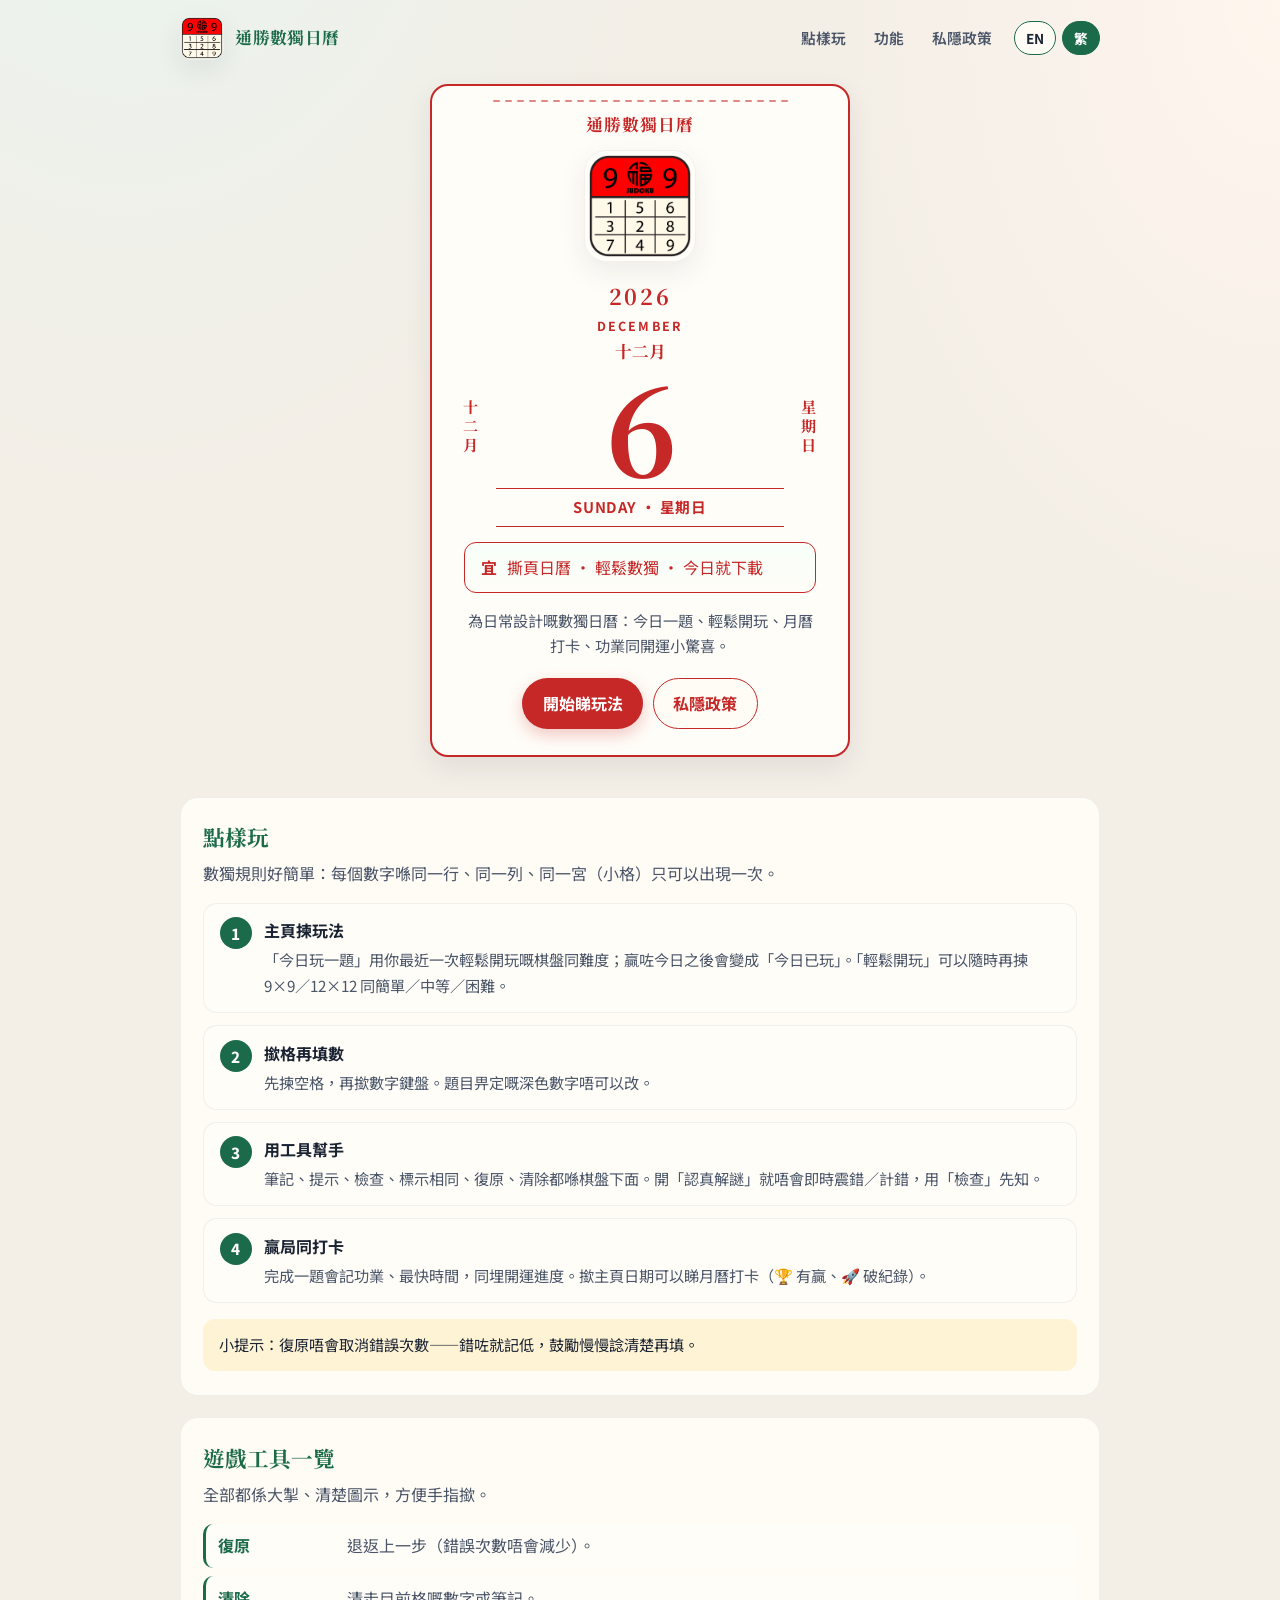
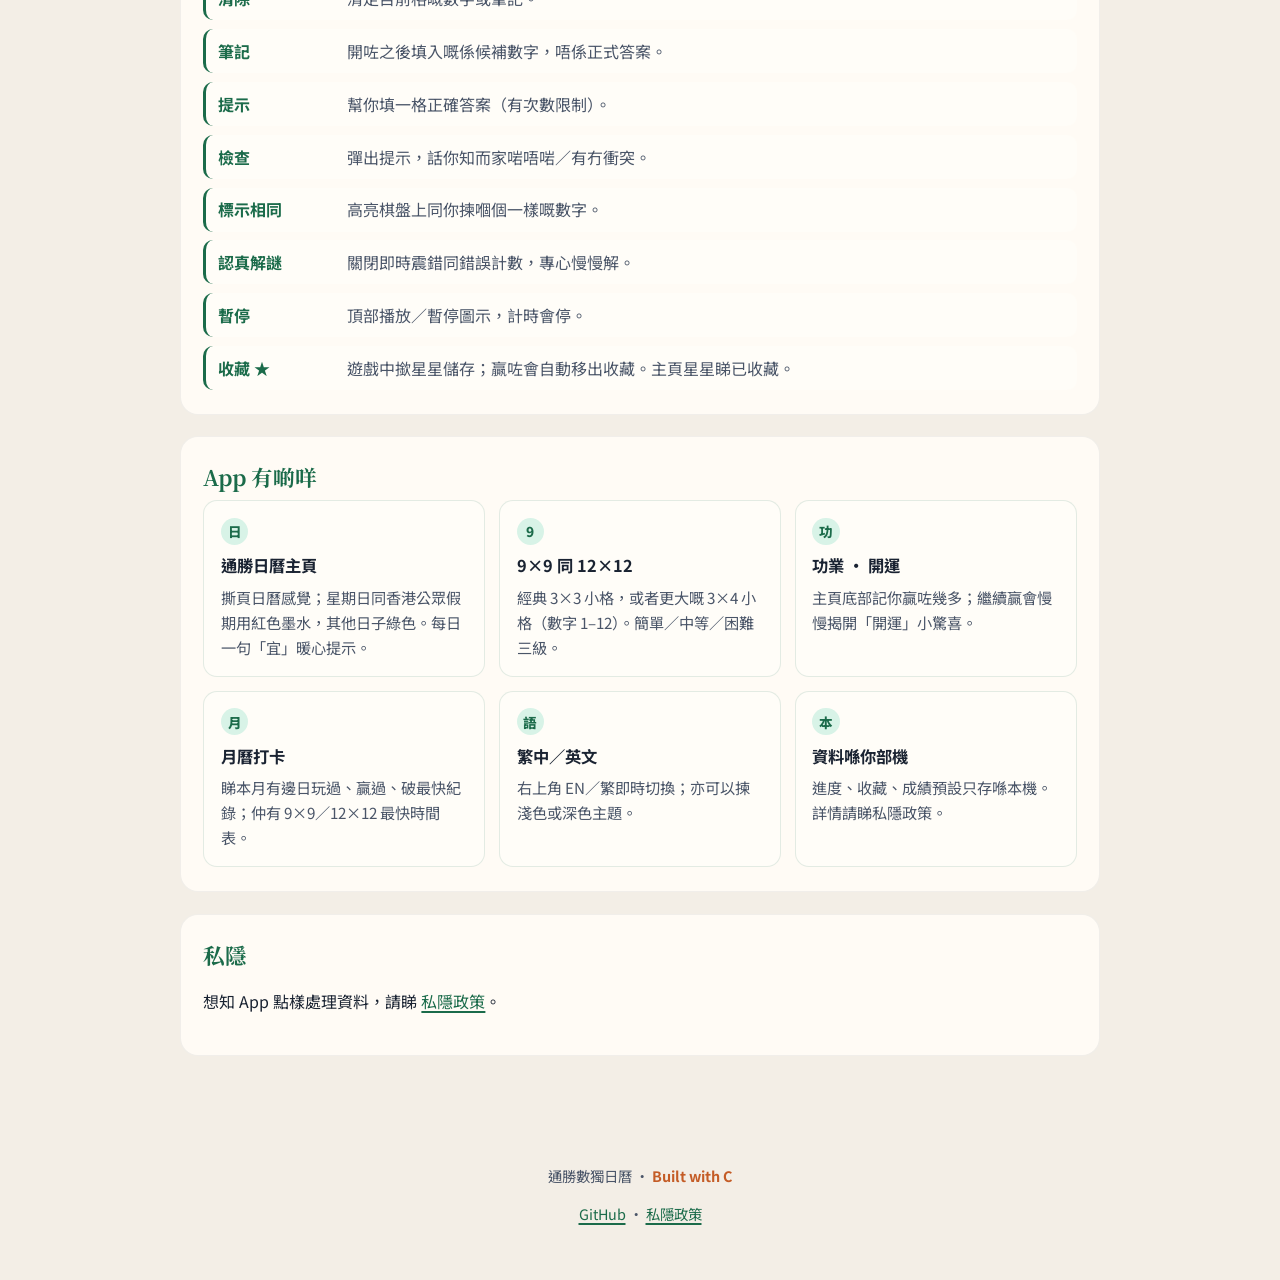
==== docs/index.html @ 16ba8536 "Add GitHub Pages site with how-to-play and privacy policy." ====
<!DOCTYPE html>
<html lang="zh-Hant" class="lang-zh">
<head>
  <meta charset="UTF-8" />
  <meta name="viewport" content="width=device-width, initial-scale=1" />
  <meta name="description" content="通勝數獨日曆 / Tong Sheng Sudoku — 玩法介紹、功能說明與私隱政策。" />
  <meta name="theme-color" content="#1B6B4A" />
  <title>通勝數獨日曆 · Tong Sheng Sudoku</title>
  <link rel="icon" type="image/png" href="favicon.png" />
  <link rel="apple-touch-icon" href="icon.png" />
  <link rel="preconnect" href="https://fonts.googleapis.com" />
  <link rel="preconnect" href="https://fonts.gstatic.com" crossorigin />
  <link href="https://fonts.googleapis.com/css2?family=Noto+Sans+TC:wght@400;600;700&family=Noto+Serif+TC:wght@600;700&display=swap" rel="stylesheet" />
  <link rel="stylesheet" href="styles.css" />
</head>
<body>
  <div class="wrap">
    <header class="topbar">
      <a class="brand" href="index.html">
        <img src="icon.png" alt="" width="44" height="44" />
        <span class="brand-name">
          <span class="only-zh">通勝數獨日曆</span>
          <span class="only-en">Tong Sheng Sudoku</span>
        </span>
      </a>
      <nav class="nav" aria-label="Primary">
        <a href="#how" class="only-zh">點樣玩</a>
        <a href="#how" class="only-en">How to play</a>
        <a href="#features" class="only-zh">功能</a>
        <a href="#features" class="only-en">Features</a>
        <a href="privacy.html" class="only-zh">私隱政策</a>
        <a href="privacy.html" class="only-en">Privacy</a>
        <div class="lang-switch" role="group" aria-label="Language">
          <button type="button" class="chip" data-lang="en" aria-pressed="false">EN</button>
          <button type="button" class="chip" data-lang="zh" aria-pressed="true">繁</button>
        </div>
      </nav>
    </header>

    <div class="sheet sheet-calendar" id="cal-sheet">
      <div class="perforation" aria-hidden="true">
        <span></span><span></span><span></span><span></span><span></span>
        <span></span><span></span><span></span><span></span><span></span>
        <span></span><span></span><span></span><span></span><span></span>
        <span></span><span></span><span></span><span></span><span></span>
        <span></span><span></span><span></span><span></span><span></span>
      </div>
      <section class="hero cal-hero">
        <h1 class="cal-app-name">
          <span class="only-zh">通勝數獨日曆</span>
          <span class="only-en">Tong Sheng Sudoku</span>
        </h1>

        <img class="cal-logo" src="icon.png" alt="" width="112" height="112" />

        <div class="cal-header">
          <div class="cal-year" id="cal-year">2026</div>
          <div class="cal-month-en" id="cal-month-en">OCTOBER</div>
          <div class="cal-month-zh" id="cal-month-zh">十月</div>
        </div>

        <div class="cal-day-row">
          <div class="cal-side" id="cal-side-month" aria-hidden="true"></div>
          <div class="cal-day-huge" id="cal-day">24</div>
          <div class="cal-side" id="cal-side-week" aria-hidden="true"></div>
        </div>

        <div class="cal-week-bar">
          <span id="cal-week">SATURDAY · 星期六</span>
        </div>

        <div class="yi-box">
          <strong class="only-zh">宜</strong>
          <strong class="only-en">DO</strong>
          <span class="only-zh">撕頁日曆 · 輕鬆數獨 · 今日就下載</span>
          <span class="only-en">Calendar Sudoku — download today</span>
        </div>

        <p class="cal-blurb only-zh">
          為日常設計嘅數獨日曆：今日一題、輕鬆開玩、月曆打卡、功業同開運小驚喜。
        </p>
        <p class="cal-blurb only-en">
          A calm Sudoku calendar: Play Today, casual rounds, month records, merit &amp; fortune.
        </p>

        <div class="cta-row">
          <a class="btn btn-primary" href="#how">
            <span class="only-zh">開始睇玩法</span>
            <span class="only-en">See how to play</span>
          </a>
          <a class="btn btn-ghost" href="privacy.html">
            <span class="only-zh">私隱政策</span>
            <span class="only-en">Privacy Policy</span>
          </a>
        </div>
      </section>
    </div>

    <main>
      <section class="section" id="how">
        <h2 class="only-zh">點樣玩</h2>
        <h2 class="only-en">How to play</h2>
        <p class="lead only-zh">數獨規則好簡單：每個數字喺同一行、同一列、同一宮（小格）只可以出現一次。</p>
        <p class="lead only-en">Classic Sudoku: each number appears once per row, column, and block.</p>

        <ol class="steps">
          <li>
            <span class="n">1</span>
            <div>
              <strong class="only-zh">主頁揀玩法</strong>
              <strong class="only-en">Pick a mode on Home</strong>
              <span class="only-zh">「今日玩一題」用你最近一次輕鬆開玩嘅棋盤同難度；贏咗今日之後會變成「今日已玩」。「輕鬆開玩」可以隨時再揀 9×9／12×12 同簡單／中等／困難。</span>
              <span class="only-en">“Play Today” uses your last casual board &amp; difficulty; after you win today it becomes “Played today”. “Play Casually” lets you pick 9×9 / 12×12 and Easy / Medium / Hard anytime.</span>
            </div>
          </li>
          <li>
            <span class="n">2</span>
            <div>
              <strong class="only-zh">撳格再填數</strong>
              <strong class="only-en">Tap a cell, then a number</strong>
              <span class="only-zh">先揀空格，再撳數字鍵盤。題目畀定嘅深色數字唔可以改。</span>
              <span class="only-en">Select an empty cell, then tap the number pad. Dark given digits cannot be changed.</span>
            </div>
          </li>
          <li>
            <span class="n">3</span>
            <div>
              <strong class="only-zh">用工具幫手</strong>
              <strong class="only-en">Use the tools</strong>
              <span class="only-zh">筆記、提示、檢查、標示相同、復原、清除都喺棋盤下面。開「認真解謎」就唔會即時震錯／計錯，用「檢查」先知。</span>
              <span class="only-en">Notes, Hint, Check, Highlight same, Undo, and Erase sit under the board. Focus mode skips instant shake/error counting — use Check instead.</span>
            </div>
          </li>
          <li>
            <span class="n">4</span>
            <div>
              <strong class="only-zh">贏局同打卡</strong>
              <strong class="only-en">Wins &amp; calendar</strong>
              <span class="only-zh">完成一題會記功業、最快時間，同埋開運進度。撳主頁日期可以睇月曆打卡（🏆 有贏、🚀 破紀錄）。</span>
              <span class="only-en">Finishing a puzzle updates Merit, best times, and Fortune progress. Tap the home date for the month record (🏆 win, 🚀 personal best).</span>
            </div>
          </li>
        </ol>

        <div class="note only-zh">
          小提示：復原唔會取消錯誤次數——錯咗就記低，鼓勵慢慢諗清楚再填。
        </div>
        <div class="note only-en">
          Tip: Undo does not clear your error count — mistakes stay, so take your time.
        </div>
      </section>

      <section class="section" id="tools">
        <h2 class="only-zh">遊戲工具一覽</h2>
        <h2 class="only-en">In-game tools</h2>
        <p class="lead only-zh">全部都係大掣、清楚圖示，方便手指撳。</p>
        <p class="lead only-en">Large controls and clear icons, made for easy taps.</p>
        <ul class="tool-list">
          <li><b class="only-zh">復原</b><b class="only-en">Undo</b><span class="only-zh">退返上一步（錯誤次數唔會減少）。</span><span class="only-en">Step back one move (error count stays).</span></li>
          <li><b class="only-zh">清除</b><b class="only-en">Erase</b><span class="only-zh">清走目前格嘅數字或筆記。</span><span class="only-en">Clear the selected cell’s digit or notes.</span></li>
          <li><b class="only-zh">筆記</b><b class="only-en">Notes</b><span class="only-zh">開咗之後填入嘅係候補數字，唔係正式答案。</span><span class="only-en">When on, numbers become pencil candidates, not final answers.</span></li>
          <li><b class="only-zh">提示</b><b class="only-en">Hint</b><span class="only-zh">幫你填一格正確答案（有次數限制）。</span><span class="only-en">Fills one correct cell (limited uses).</span></li>
          <li><b class="only-zh">檢查</b><b class="only-en">Check</b><span class="only-zh">彈出提示，話你知而家啱唔啱／有冇衝突。</span><span class="only-en">Shows an alert about correctness / conflicts.</span></li>
          <li><b class="only-zh">標示相同</b><b class="only-en">Highlight same</b><span class="only-zh">高亮棋盤上同你揀嗰個一樣嘅數字。</span><span class="only-en">Highlights matching numbers across the board.</span></li>
          <li><b class="only-zh">認真解謎</b><b class="only-en">Focus</b><span class="only-zh">關閉即時震錯同錯誤計數，專心慢慢解。</span><span class="only-en">No instant shake or error tally — solve at your pace.</span></li>
          <li><b class="only-zh">暫停</b><b class="only-en">Pause</b><span class="only-zh">頂部播放／暫停圖示，計時會停。</span><span class="only-en">Play / pause icon at the top; the timer stops.</span></li>
          <li><b class="only-zh">收藏 ★</b><b class="only-en">Favorite ★</b><span class="only-zh">遊戲中撳星星儲存；贏咗會自動移出收藏。主頁星星睇已收藏。</span><span class="only-en">Star a puzzle to save; winning removes it from Favorites. Home star opens the list.</span></li>
        </ul>
      </section>

      <section class="section" id="features">
        <h2 class="only-zh">App 有啲咩</h2>
        <h2 class="only-en">What’s in the app</h2>
        <div class="grid">
          <article class="card">
            <div class="num">日</div>
            <h3 class="only-zh">通勝日曆主頁</h3>
            <h3 class="only-en">Almanac-style home</h3>
            <p class="only-zh">撕頁日曆感覺；星期日同香港公眾假期用紅色墨水，其他日子綠色。每日一句「宜」暖心提示。</p>
            <p class="only-en">Tear-off calendar look; red ink on Sundays &amp; HK holidays, green otherwise. A short daily “DO” line.</p>
          </article>
          <article class="card">
            <div class="num">9</div>
            <h3 class="only-zh">9×9 同 12×12</h3>
            <h3 class="only-en">9×9 and 12×12</h3>
            <p class="only-zh">經典 3×3 小格，或者更大嘅 3×4 小格（數字 1–12）。簡單／中等／困難三級。</p>
            <p class="only-en">Classic 3×3 blocks, or larger 3×4 blocks (digits 1–12). Easy, Medium, Hard.</p>
          </article>
          <article class="card">
            <div class="num">功</div>
            <h3 class="only-zh">功業 · 開運</h3>
            <h3 class="only-en">Merit · Fortune</h3>
            <p class="only-zh">主頁底部記你贏咗幾多；繼續贏會慢慢揭開「開運」小驚喜。</p>
            <p class="only-en">Track wins at the bottom of Home; keep winning to peel back Fortune surprises.</p>
          </article>
          <article class="card">
            <div class="num">月</div>
            <h3 class="only-zh">月曆打卡</h3>
            <h3 class="only-en">Month record</h3>
            <p class="only-zh">睇本月有邊日玩過、贏過、破最快紀錄；仲有 9×9／12×12 最快時間表。</p>
            <p class="only-en">See played / won / record days, plus best-time tables for 9×9 and 12×12.</p>
          </article>
          <article class="card">
            <div class="num">語</div>
            <h3 class="only-zh">繁中／英文</h3>
            <h3 class="only-en">繁中 / English</h3>
            <p class="only-zh">右上角 EN／繁即時切換；亦可以揀淺色或深色主題。</p>
            <p class="only-en">Switch EN / 繁 anytime; choose light or dark theme.</p>
          </article>
          <article class="card">
            <div class="num">本</div>
            <h3 class="only-zh">資料喺你部機</h3>
            <h3 class="only-en">Data stays on device</h3>
            <p class="only-zh">進度、收藏、成績預設只存喺本機。詳情請睇私隱政策。</p>
            <p class="only-en">Progress, favorites, and scores are stored locally by default. See the Privacy Policy.</p>
          </article>
        </div>
      </section>

      <section class="section" id="privacy">
        <h2 class="only-zh">私隱</h2>
        <h2 class="only-en">Privacy</h2>
        <p class="only-zh">
          想知 App 點樣處理資料，請睇
          <a href="privacy.html">私隱政策</a>。
        </p>
        <p class="only-en">
          To learn how this app handles data, see the
          <a href="privacy.html">Privacy Policy</a>.
        </p>
      </section>
    </main>

    <footer>
      <p>
        <span class="only-zh">通勝數獨日曆</span>
        <span class="only-en">Tong Sheng Sudoku</span>
        · <span class="built">Built with C</span>
      </p>
      <p>
        <a href="https://github.com/poem430-c/TongShengSudoku">GitHub</a>
        ·
        <a href="privacy.html"><span class="only-zh">私隱政策</span><span class="only-en">Privacy</span></a>
      </p>
    </footer>
  </div>

  <script>
    (function () {
      var root = document.documentElement;
      var buttons = document.querySelectorAll(".chip[data-lang]");
      var MONTH_EN = [
        "JANUARY", "FEBRUARY", "MARCH", "APRIL", "MAY", "JUNE",
        "JULY", "AUGUST", "SEPTEMBER", "OCTOBER", "NOVEMBER", "DECEMBER"
      ];
      var MONTH_ZH = [
        "一月", "二月", "三月", "四月", "五月", "六月",
        "七月", "八月", "九月", "十月", "十一月", "十二月"
      ];
      var WEEK_EN = [
        "SUNDAY", "MONDAY", "TUESDAY", "WEDNESDAY", "THURSDAY", "FRIDAY", "SATURDAY"
      ];
      var WEEK_ZH = ["星期日", "星期一", "星期二", "星期三", "星期四", "星期五", "星期六"];

      function fillCalendar() {
        var now = new Date();
        var y = now.getFullYear();
        var m = now.getMonth();
        var d = now.getDate();
        var w = now.getDay();
        var isRed = w === 0;
        var sheet = document.getElementById("cal-sheet");
        if (sheet) sheet.classList.toggle("is-red-day", isRed);

        var yearEl = document.getElementById("cal-year");
        var monthEn = document.getElementById("cal-month-en");
        var monthZh = document.getElementById("cal-month-zh");
        var dayEl = document.getElementById("cal-day");
        var weekEl = document.getElementById("cal-week");
        var sideMonth = document.getElementById("cal-side-month");
        var sideWeek = document.getElementById("cal-side-week");

        if (yearEl) yearEl.textContent = String(y);
        if (monthEn) monthEn.textContent = MONTH_EN[m];
        if (monthZh) monthZh.textContent = MONTH_ZH[m];
        if (dayEl) dayEl.textContent = String(d);
        if (weekEl) weekEl.textContent = WEEK_EN[w] + " · " + WEEK_ZH[w];
        if (sideMonth) sideMonth.innerHTML = MONTH_ZH[m].split("").join("<br>");
        if (sideWeek) sideWeek.innerHTML = WEEK_ZH[w].split("").join("<br>");
      }

      function setLang(lang) {
        var isZh = lang === "zh";
        root.classList.toggle("lang-zh", isZh);
        root.classList.toggle("lang-en", !isZh);
        root.lang = isZh ? "zh-Hant" : "en";
        buttons.forEach(function (btn) {
          btn.setAttribute("aria-pressed", btn.getAttribute("data-lang") === lang ? "true" : "false");
        });
        try {
          localStorage.setItem("tss-lang", lang);
        } catch (e) {}
      }

      buttons.forEach(function (btn) {
        btn.addEventListener("click", function () {
          setLang(btn.getAttribute("data-lang"));
        });
      });

      var saved = null;
      try {
        saved = localStorage.getItem("tss-lang");
      } catch (e) {}
      if (saved === "en" || saved === "zh") setLang(saved);
      fillCalendar();
    })();
  </script>
</body>
</html>
---- docs/styles.css ----
:root {
  --bg: #f3eee6;
  --surface: #fffbf5;
  --paper: #fffdf8;
  --ink: #1a2332;
  --ink-soft: #4a5568;
  --accent: #1b6b4a;
  --accent-soft: #d8f3e7;
  --warm: #c45c26;
  --red: #c62828;
  --hero-top: #e8f5f0;
  --hero-bottom: #fff6ee;
  --line: #94a3b8;
  --bold: #1a2332;
  --mash: #e8dfd2;
  --shadow: 0 10px 28px rgba(26, 35, 50, 0.08);
  --radius: 18px;
  --font: "Noto Sans TC", "PingFang TC", "Microsoft JhengHei", "Segoe UI", sans-serif;
  --display: "Noto Serif TC", "Songti TC", "PMingLiU", Georgia, serif;
}

*,
*::before,
*::after {
  box-sizing: border-box;
}

html {
  scroll-behavior: smooth;
}

body {
  margin: 0;
  font-family: var(--font);
  color: var(--ink);
  background:
    radial-gradient(ellipse 80% 50% at 10% -10%, var(--hero-top), transparent 55%),
    radial-gradient(ellipse 70% 45% at 100% 0%, var(--hero-bottom), transparent 50%),
    var(--bg);
  line-height: 1.65;
  min-height: 100vh;
}

img {
  max-width: 100%;
  display: block;
}

a {
  color: var(--accent);
  text-decoration-thickness: 1.5px;
  text-underline-offset: 3px;
}

a:hover {
  color: var(--warm);
}

.wrap {
  width: min(920px, calc(100% - 2rem));
  margin: 0 auto;
}

/* —— Top bar —— */
.topbar {
  display: flex;
  align-items: center;
  justify-content: space-between;
  gap: 1rem;
  padding: 1rem 0 0.5rem;
}

.brand {
  display: flex;
  align-items: center;
  gap: 0.7rem;
  color: inherit;
  text-decoration: none;
}

.brand img {
  width: 44px;
  height: 44px;
  border-radius: 12px;
  box-shadow: var(--shadow);
}

.brand-name {
  font-family: var(--display);
  font-weight: 700;
  font-size: 1.05rem;
  letter-spacing: 0.02em;
  color: var(--accent);
}

.nav {
  display: flex;
  flex-wrap: wrap;
  align-items: center;
  gap: 0.45rem;
}

.nav a {
  color: var(--ink-soft);
  text-decoration: none;
  font-weight: 600;
  font-size: 0.92rem;
  padding: 0.35rem 0.65rem;
  border-radius: 999px;
}

.nav a:hover,
.nav a.active {
  color: var(--accent);
  background: var(--accent-soft);
}

.lang-switch {
  display: inline-flex;
  gap: 0.35rem;
  margin-left: 0.25rem;
}

.chip {
  appearance: none;
  border: 1.5px solid var(--accent);
  background: var(--surface);
  color: var(--ink);
  font: inherit;
  font-weight: 700;
  font-size: 0.85rem;
  padding: 0.3rem 0.7rem;
  border-radius: 999px;
  cursor: pointer;
}

.chip[aria-pressed="true"] {
  background: var(--accent);
  color: #fff;
}

/* —— Calendar sheet —— */
.sheet {
  margin: 1rem auto 2.5rem;
  background: var(--paper);
  border: 1.5px solid rgba(26, 35, 50, 0.08);
  border-radius: var(--radius);
  box-shadow: var(--shadow);
  overflow: hidden;
}

.sheet-calendar {
  border: 2px solid var(--accent);
  max-width: 420px;
  margin-left: auto;
  margin-right: auto;
}

.sheet-calendar.is-red-day {
  border-color: var(--red);
}

.sheet-calendar.is-red-day .perforation span,
.sheet-calendar.is-red-day .cal-app-name,
.sheet-calendar.is-red-day .cal-header,
.sheet-calendar.is-red-day .cal-day-huge,
.sheet-calendar.is-red-day .cal-side,
.sheet-calendar.is-red-day .cal-week-bar,
.sheet-calendar.is-red-day .yi-box,
.sheet-calendar.is-red-day .yi-box strong {
  color: var(--red);
  border-color: var(--red);
}

.sheet-calendar.is-red-day .perforation span {
  background: var(--red);
}

.sheet-calendar.is-red-day .btn-primary {
  background: var(--red);
  box-shadow: 0 6px 16px rgba(198, 40, 40, 0.25);
}

.sheet-calendar.is-red-day .btn-ghost {
  color: var(--red);
  border-color: var(--red);
}

.perforation {
  display: flex;
  justify-content: center;
  flex-wrap: wrap;
  gap: 5px;
  padding: 0.85rem 1.1rem 0.25rem;
}

.perforation span {
  width: 7px;
  height: 2.5px;
  border-radius: 2px;
  background: var(--accent);
  opacity: 0.55;
}

.hero {
  text-align: center;
  padding: 0.5rem 1.5rem 1.75rem;
}

.cal-hero {
  padding: 0.35rem 1.35rem 1.6rem;
}

.cal-app-name {
  font-family: var(--display);
  font-size: 1.05rem;
  font-weight: 700;
  letter-spacing: 0.06em;
  margin: 0.15rem 0 0.85rem;
  color: var(--accent);
  line-height: 1.3;
}

.cal-logo {
  width: 112px;
  height: 112px;
  margin: 0 auto 1rem;
  border-radius: 22px;
  box-shadow: var(--shadow);
  border: 1px solid rgba(26, 35, 50, 0.06);
}

.cal-header {
  color: var(--accent);
  margin-bottom: 0.35rem;
}

.cal-year {
  font-family: var(--display);
  font-size: 1.35rem;
  font-weight: 700;
  letter-spacing: 0.12em;
}

.cal-month-en {
  font-size: 0.78rem;
  font-weight: 700;
  letter-spacing: 0.18em;
  margin-top: 0.15rem;
}

.cal-month-zh {
  font-family: var(--display);
  font-size: 1.05rem;
  font-weight: 700;
  margin-top: 0.1rem;
}

.cal-day-row {
  display: grid;
  grid-template-columns: 2.2rem 1fr 2.2rem;
  align-items: center;
  gap: 0.35rem;
  margin: 0.35rem 0 0.55rem;
}

.cal-side {
  font-family: var(--display);
  font-size: 0.95rem;
  font-weight: 700;
  line-height: 1.25;
  color: var(--accent);
  letter-spacing: 0.05em;
}

.cal-day-huge {
  font-family: var(--display);
  font-size: clamp(5.5rem, 22vw, 7.5rem);
  font-weight: 700;
  line-height: 0.9;
  color: var(--accent);
  letter-spacing: -0.03em;
}

.cal-week-bar {
  border-top: 1.5px solid var(--accent);
  border-bottom: 1.5px solid var(--accent);
  padding: 0.4rem 0.5rem;
  margin: 0 auto 0.95rem;
  max-width: 18rem;
  color: var(--accent);
  font-weight: 700;
  font-size: 0.92rem;
  letter-spacing: 0.04em;
}

.cal-blurb {
  margin: 0.95rem auto 0;
  max-width: 22rem;
  color: var(--ink-soft);
  font-size: 0.95rem;
}

.hero .eyebrow {
  color: var(--warm);
  font-weight: 700;
  font-size: 0.85rem;
  letter-spacing: 0.08em;
  margin: 0 0 0.4rem;
}

.hero h1:not(.cal-app-name) {
  font-family: var(--display);
  font-size: clamp(1.7rem, 4.5vw, 2.35rem);
  margin: 0 0 0.55rem;
  color: var(--accent);
  line-height: 1.25;
}

.hero p:not(.cal-blurb) {
  margin: 0 auto;
  max-width: 36rem;
  color: var(--ink-soft);
  font-size: 1.02rem;
}

.yi-box {
  margin: 0 auto;
  max-width: 22rem;
  border: 1.5px solid var(--accent);
  border-radius: 12px;
  padding: 0.7rem 1rem;
  background: linear-gradient(180deg, #f7fff9, var(--paper));
  text-align: left;
  color: var(--ink);
}

.yi-box strong {
  display: inline-block;
  color: var(--accent);
  margin-right: 0.4rem;
}

.cta-row {
  display: flex;
  flex-wrap: wrap;
  justify-content: center;
  gap: 0.65rem;
  margin-top: 1.25rem;
}

.btn {
  display: inline-flex;
  align-items: center;
  justify-content: center;
  gap: 0.4rem;
  padding: 0.7rem 1.2rem;
  border-radius: 999px;
  font-weight: 700;
  text-decoration: none;
  border: 1.5px solid transparent;
  transition: transform 0.15s ease, box-shadow 0.15s ease;
}

.btn:hover {
  transform: translateY(-1px);
}

.btn-primary {
  background: var(--accent);
  color: #fff;
  box-shadow: 0 6px 16px rgba(27, 107, 74, 0.25);
}

.btn-primary:hover {
  color: #fff;
}

.btn-ghost {
  background: var(--surface);
  color: var(--accent);
  border-color: var(--accent);
}

.btn-ghost:hover {
  color: var(--accent);
}

/* —— Sections —— */
main {
  padding-bottom: 3rem;
}

.section {
  margin: 0 0 1.35rem;
  padding: 1.35rem 1.4rem 1.5rem;
  background: var(--surface);
  border: 1px solid rgba(26, 35, 50, 0.06);
  border-radius: var(--radius);
}

.section h2 {
  font-family: var(--display);
  font-size: 1.35rem;
  margin: 0 0 0.35rem;
  color: var(--accent);
}

.section .lead {
  margin: 0 0 1rem;
  color: var(--ink-soft);
}

.grid {
  display: grid;
  gap: 0.85rem;
  grid-template-columns: repeat(auto-fit, minmax(220px, 1fr));
}

.card {
  background: var(--paper);
  border: 1px solid rgba(27, 107, 74, 0.12);
  border-radius: 14px;
  padding: 1rem 1.05rem;
}

.card h3 {
  margin: 0 0 0.35rem;
  font-size: 1.02rem;
  color: var(--ink);
}

.card p {
  margin: 0;
  color: var(--ink-soft);
  font-size: 0.95rem;
}

.card .num {
  display: inline-flex;
  align-items: center;
  justify-content: center;
  width: 1.7rem;
  height: 1.7rem;
  border-radius: 50%;
  background: var(--accent-soft);
  color: var(--accent);
  font-weight: 800;
  font-size: 0.85rem;
  margin-bottom: 0.45rem;
}

.steps {
  list-style: none;
  margin: 0;
  padding: 0;
  display: grid;
  gap: 0.75rem;
}

.steps li {
  display: grid;
  grid-template-columns: auto 1fr;
  gap: 0.75rem;
  align-items: start;
  padding: 0.85rem 0.95rem;
  background: var(--paper);
  border-radius: 14px;
  border: 1px solid rgba(26, 35, 50, 0.06);
}

.steps .n {
  width: 2rem;
  height: 2rem;
  border-radius: 50%;
  background: var(--accent);
  color: #fff;
  font-weight: 800;
  display: grid;
  place-items: center;
  flex-shrink: 0;
}

.steps strong {
  display: block;
  margin-bottom: 0.15rem;
}

.steps span {
  color: var(--ink-soft);
  font-size: 0.95rem;
}

.tool-list {
  display: grid;
  gap: 0.55rem;
  margin: 0;
  padding: 0;
  list-style: none;
}

.tool-list li {
  display: grid;
  grid-template-columns: 7.5rem 1fr;
  gap: 0.6rem;
  padding: 0.55rem 0.7rem;
  border-radius: 10px;
  background: var(--paper);
  border-left: 3px solid var(--accent);
}

.tool-list b {
  color: var(--accent);
}

.tool-list span {
  color: var(--ink-soft);
}

@media (max-width: 560px) {
  .tool-list li {
    grid-template-columns: 1fr;
  }
}

.note {
  margin-top: 1rem;
  padding: 0.85rem 1rem;
  border-radius: 12px;
  background: #fff3d6;
  color: var(--ink);
  font-size: 0.95rem;
}

.note.red {
  background: #fce8e6;
  border-left: 3px solid var(--red);
}

/* Privacy prose */
.prose h2 {
  font-family: var(--display);
  color: var(--accent);
  font-size: 1.25rem;
  margin: 1.6rem 0 0.45rem;
}

.prose h3 {
  font-size: 1.05rem;
  margin: 1.1rem 0 0.35rem;
  color: var(--ink);
}

.prose p,
.prose li {
  color: var(--ink-soft);
}

.prose ul {
  padding-left: 1.2rem;
}

.meta {
  font-size: 0.9rem;
  color: var(--ink-soft);
  margin: 0 0 1rem;
}

footer {
  text-align: center;
  padding: 1.5rem 1rem 2.5rem;
  color: var(--ink-soft);
  font-size: 0.9rem;
}

footer .built {
  color: var(--warm);
  font-weight: 700;
}

[hidden] {
  display: none !important;
}

.lang-zh .only-en,
.lang-en .only-zh {
  display: none !important;
}
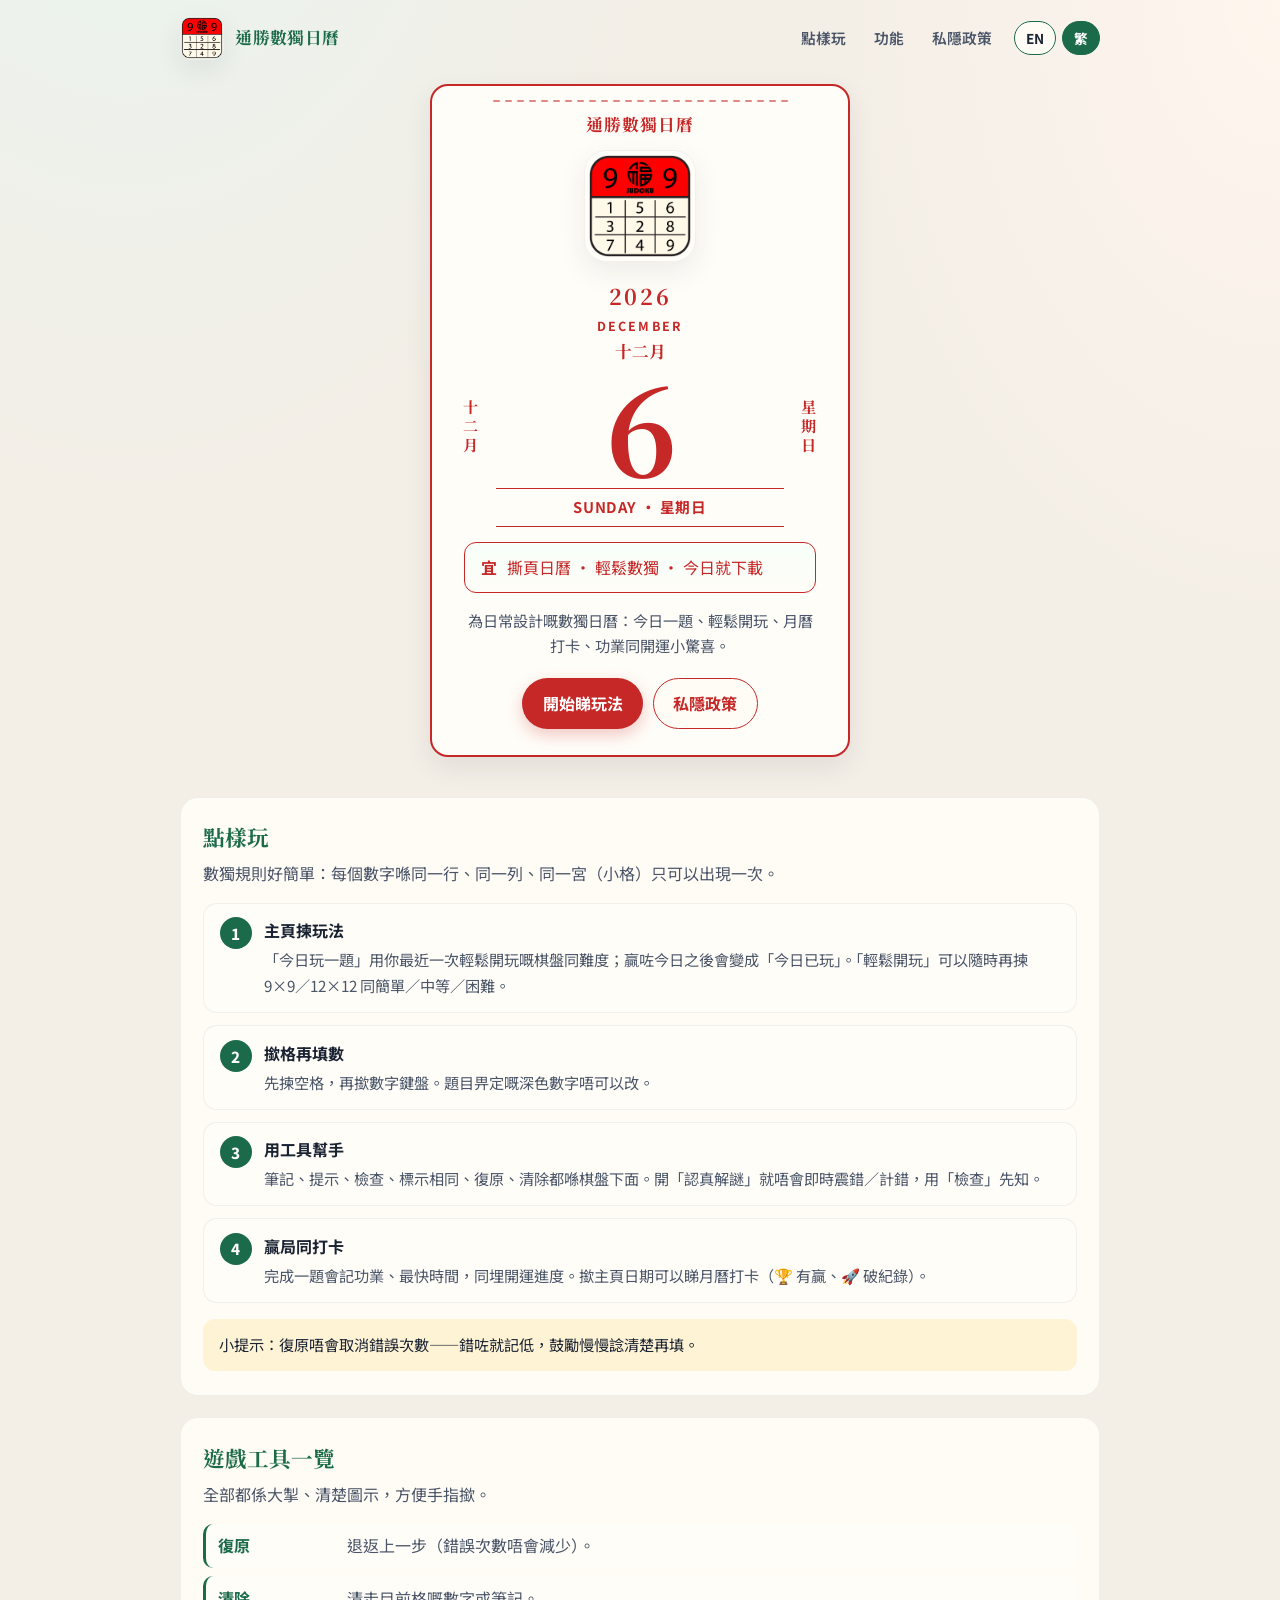
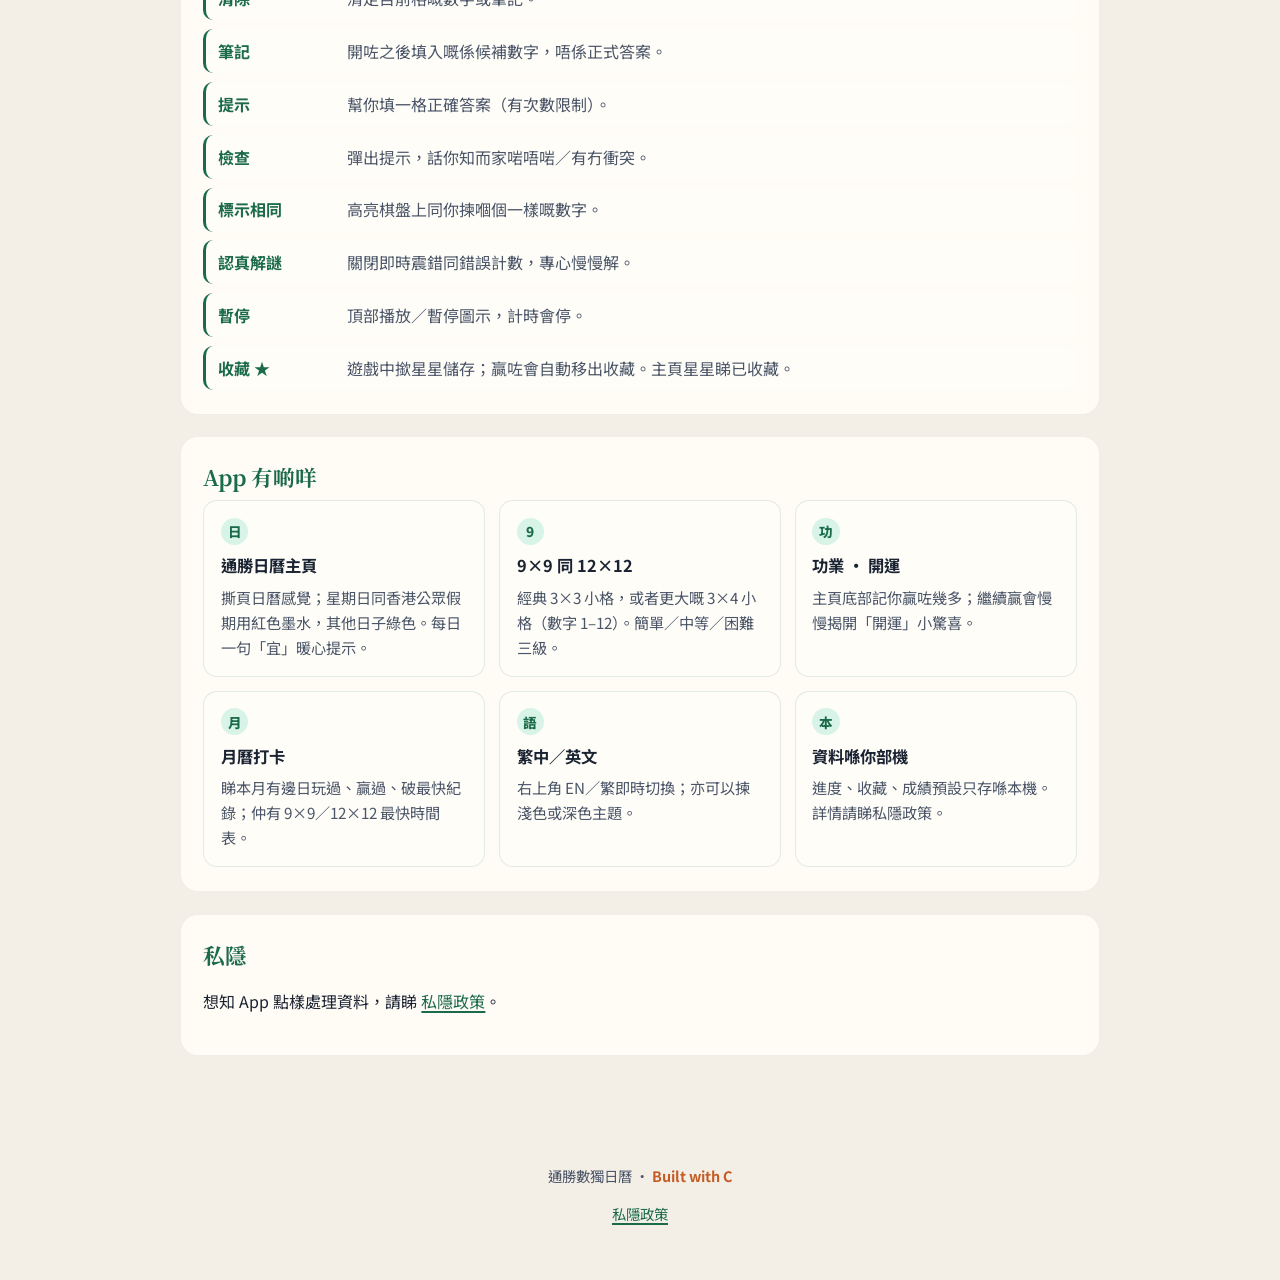
==== commit 78c21478: "Remove GitHub link from site footer." ====
--- a/docs/index.html
+++ b/docs/index.html
@@ -238,8 +238,6 @@
         · <span class="built">Built with C</span>
       </p>
       <p>
-        <a href="https://github.com/poem430-c/TongShengSudoku">GitHub</a>
-        ·
         <a href="privacy.html"><span class="only-zh">私隱政策</span><span class="only-en">Privacy</span></a>
       </p>
     </footer>
